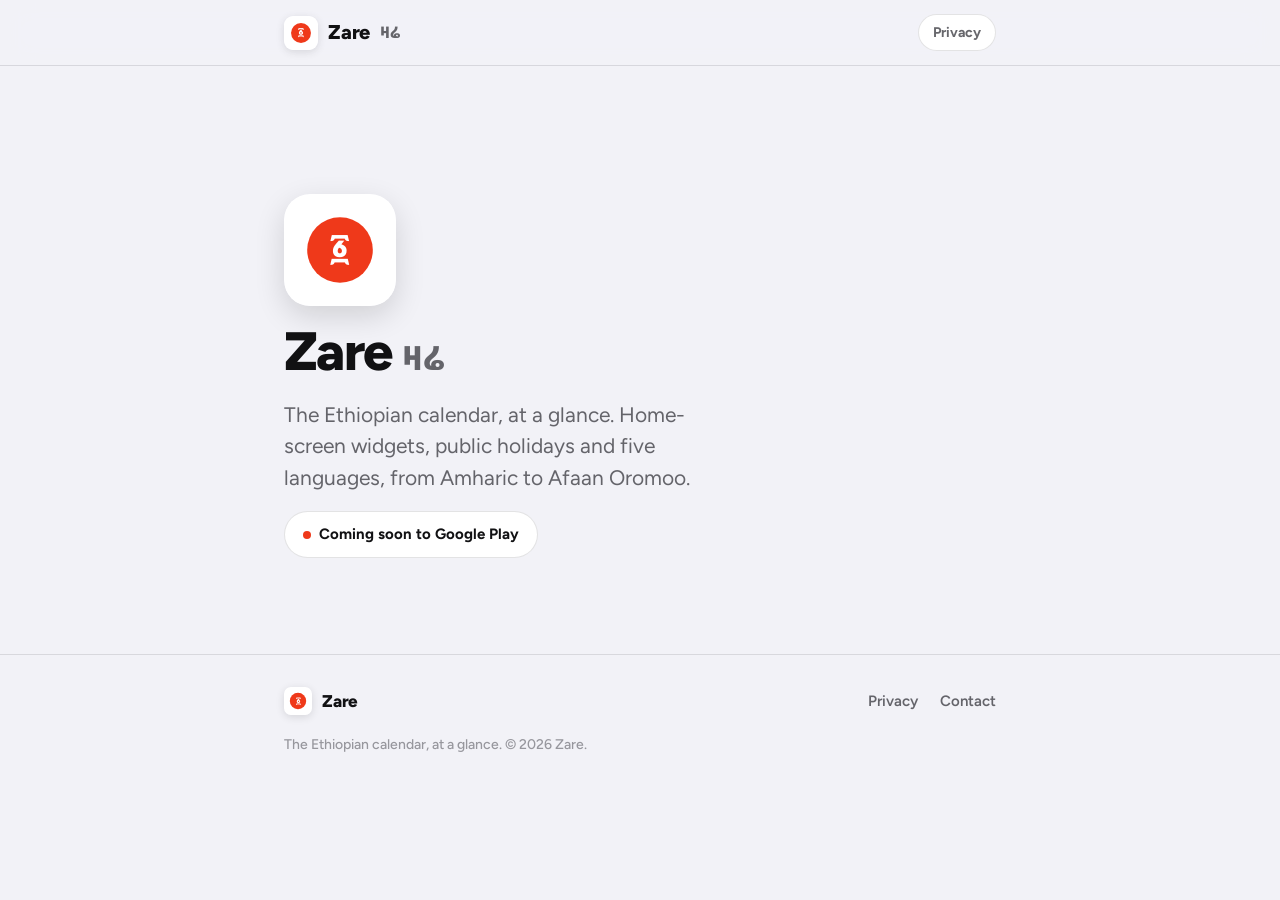
==== index.html @ cfe9551e "Add the home page and privacy policy Co-Authored-By: Claude Opus 5.5 <noreply@anthropic.com>" ====
<!doctype html>
<html lang="en">
<head>
<meta charset="utf-8">
<meta name="viewport" content="width=device-width, initial-scale=1">
<title>Zare · The Ethiopian calendar</title>
<meta name="description" content="Zare (ዛሬ) is an Ethiopian calendar with home-screen widgets for Android.">
<link rel="preconnect" href="https://fonts.googleapis.com">
<link rel="preconnect" href="https://fonts.gstatic.com" crossorigin>
<link href="https://fonts.googleapis.com/css2?family=Figtree:wght@400;500;600;700;800&family=Noto+Sans+Ethiopic:wght@600;800&display=swap" rel="stylesheet">
<link rel="stylesheet" href="site.css">
</head>
<body>

<header class="top">
  <div class="bar">
    <a class="brand" href="./" aria-label="Zare home">
      <svg viewBox="0 0 1024 1024" aria-hidden="true"><rect width="1024" height="1024" rx="230" fill="#fff"/><circle cx="512" cy="512" r="300" fill="#ef391a"/><text x="423" y="613.3" font-family="Noto Sans Ethiopic, sans-serif" font-weight="800" font-size="297.7" fill="#fff">፩</text></svg>
      Zare <span class="am">ዛሬ</span>
    </a>
    <a class="pill" href="privacy/">Privacy</a>
  </div>
</header>

<main>
  <div class="hero">
    <svg viewBox="0 0 1024 1024" aria-hidden="true" class="icon"><rect width="1024" height="1024" rx="230" fill="#fff"/><circle cx="512" cy="512" r="300" fill="#ef391a"/><text x="423" y="613.3" font-family="Noto Sans Ethiopic, sans-serif" font-weight="800" font-size="297.7" fill="#fff">፩</text></svg>
    <h1>Zare<span class="am">ዛሬ</span></h1>
    <p class="lead">The Ethiopian calendar, at a glance. Home-screen widgets, public holidays and five languages, from Amharic to Afaan Oromoo.</p>
    <span class="soon"><i></i>Coming soon to Google Play</span>
  </div>
</main>

<footer>
  <div class="foot">
    <a class="brand" href="./" aria-label="Zare home">
      <svg viewBox="0 0 1024 1024" aria-hidden="true"><rect width="1024" height="1024" rx="230" fill="#fff"/><circle cx="512" cy="512" r="300" fill="#ef391a"/><text x="423" y="613.3" font-family="Noto Sans Ethiopic, sans-serif" font-weight="800" font-size="297.7" fill="#fff">፩</text></svg>
      Zare
    </a>
    <nav aria-label="Footer">
      <a href="privacy/">Privacy</a>
      <a href="mailto:geneneyabetse@gmail.com">Contact</a>
    </nav>
    <small>The Ethiopian calendar, at a glance. © 2026 Zare.</small>
  </div>
</footer>

</body>
</html>
---- site.css ----
:root {
  --bg: #F2F2F7;
  --card: #FFFFFF;
  --ink: #111113;
  --ink2: rgba(60, 60, 67, .78);
  --ink3: rgba(60, 60, 67, .5);
  --line: rgba(60, 60, 67, .14);
  --accent: #ef391a;
  --tint: rgba(239, 57, 26, .08);
}
@media (prefers-color-scheme: dark) {
  :root {
    --bg: #000000;
    --card: #1C1C1E;
    --ink: #FFFFFF;
    --ink2: rgba(235, 235, 245, .68);
    --ink3: rgba(235, 235, 245, .42);
    --line: rgba(84, 84, 88, .6);
    --tint: rgba(239, 57, 26, .16);
  }
}
* { box-sizing: border-box; }
html { -webkit-text-size-adjust: 100%; }
body {
  margin: 0;
  background: var(--bg);
  color: var(--ink);
  font-family: 'Figtree', system-ui, sans-serif;
  font-size: 17px;
  line-height: 1.65;
  -webkit-font-smoothing: antialiased;
}
a { color: var(--accent); text-decoration: none; font-weight: 600; }
a:hover { text-decoration: underline; text-underline-offset: 3px; }

/* Header */
.top {
  position: sticky; top: 0; z-index: 10;
  background: color-mix(in srgb, var(--bg) 82%, transparent);
  backdrop-filter: saturate(180%) blur(16px);
  -webkit-backdrop-filter: saturate(180%) blur(16px);
  border-bottom: 1px solid var(--line);
}
.bar { max-width: 760px; margin: 0 auto; padding: 14px 24px; display: flex; align-items: center; justify-content: space-between; }
.brand { display: flex; align-items: center; gap: 10px; color: var(--ink); font-weight: 800; font-size: 20px; letter-spacing: -.01em; }
.brand:hover { text-decoration: none; }
.brand svg { width: 34px; height: 34px; border-radius: 9px; box-shadow: 0 2px 8px rgba(0,0,0,.12); }
.brand .am { font-family: 'Noto Sans Ethiopic', sans-serif; font-weight: 800; font-size: 16px; color: var(--ink2); }
.pill { font-size: 14px; font-weight: 700; color: var(--ink2); background: var(--card); border: 1px solid var(--line); padding: 6px 14px; border-radius: 999px; }

/* Content */
main { max-width: 760px; margin: 0 auto; padding: 56px 24px 24px; }
.eyebrow { font-size: 14px; font-weight: 700; letter-spacing: .06em; text-transform: uppercase; color: var(--accent); margin: 0 0 10px; }
h1 { font-size: clamp(38px, 7vw, 54px); line-height: 1.05; letter-spacing: -.03em; font-weight: 800; margin: 0; }
.date { color: var(--ink3); font-weight: 600; font-size: 15px; margin: 14px 0 0; }

.summary { margin: 36px 0 8px; background: var(--card); border-radius: 22px; padding: 26px 28px; border: 1px solid var(--line); }
.summary h2 { margin: 0 0 14px; font-size: 18px; }
.summary ul { list-style: none; margin: 0; padding: 0; display: grid; gap: 10px; }
.summary li { display: flex; gap: 12px; align-items: flex-start; font-weight: 500; }
.summary li .tick { flex: none; width: 20px; height: 20px; margin-top: 4px; border-radius: 50%; background: var(--accent); display: grid; place-items: center; }
.summary li .tick svg { width: 12px; height: 12px; }

section { padding: 30px 0 4px; border-bottom: 1px solid var(--line); }
section:last-of-type { border-bottom: 0; }
h2 { font-size: 22px; line-height: 1.3; letter-spacing: -.01em; font-weight: 800; margin: 0 0 10px; }
p { margin: 0 0 14px; color: var(--ink2); }
ul.plain { margin: 0 0 16px; padding-left: 20px; color: var(--ink2); }
ul.plain li { margin: 4px 0; }
strong { color: var(--ink); font-weight: 700; }
code { font-family: ui-monospace, SFMono-Regular, Menlo, monospace; font-size: 14px; background: var(--tint); color: var(--ink); padding: 2px 6px; border-radius: 6px; }

/* Footer */
footer { border-top: 1px solid var(--line); margin-top: 40px; }
.foot { max-width: 760px; margin: 0 auto; padding: 32px 24px 48px; display: flex; flex-wrap: wrap; gap: 18px 32px; align-items: center; justify-content: space-between; }
.foot .brand { font-size: 17px; }
.foot .brand svg { width: 28px; height: 28px; border-radius: 7px; }
.foot nav { display: flex; gap: 22px; font-size: 15px; }
.foot nav a { color: var(--ink2); font-weight: 600; }
.foot small { width: 100%; color: var(--ink3); font-size: 14px; font-weight: 500; }

/* Home */
.hero { padding: 72px 0 32px; display: flex; flex-direction: column; align-items: flex-start; gap: 18px; }
.hero svg.icon { width: 112px; height: 112px; border-radius: 26px; box-shadow: 0 10px 30px rgba(0,0,0,.14); }
.hero h1 .am { font-family: 'Noto Sans Ethiopic', sans-serif; color: var(--ink2); font-size: .62em; margin-left: 10px; letter-spacing: 0; }
.lead { font-size: 21px; line-height: 1.5; color: var(--ink2); margin: 0; max-width: 34ch; }
.soon { display: inline-flex; align-items: center; gap: 8px; font-weight: 700; font-size: 15px; color: var(--ink); background: var(--card); border: 1px solid var(--line); padding: 10px 18px; border-radius: 999px; }
.soon i { width: 8px; height: 8px; border-radius: 50%; background: var(--accent); }
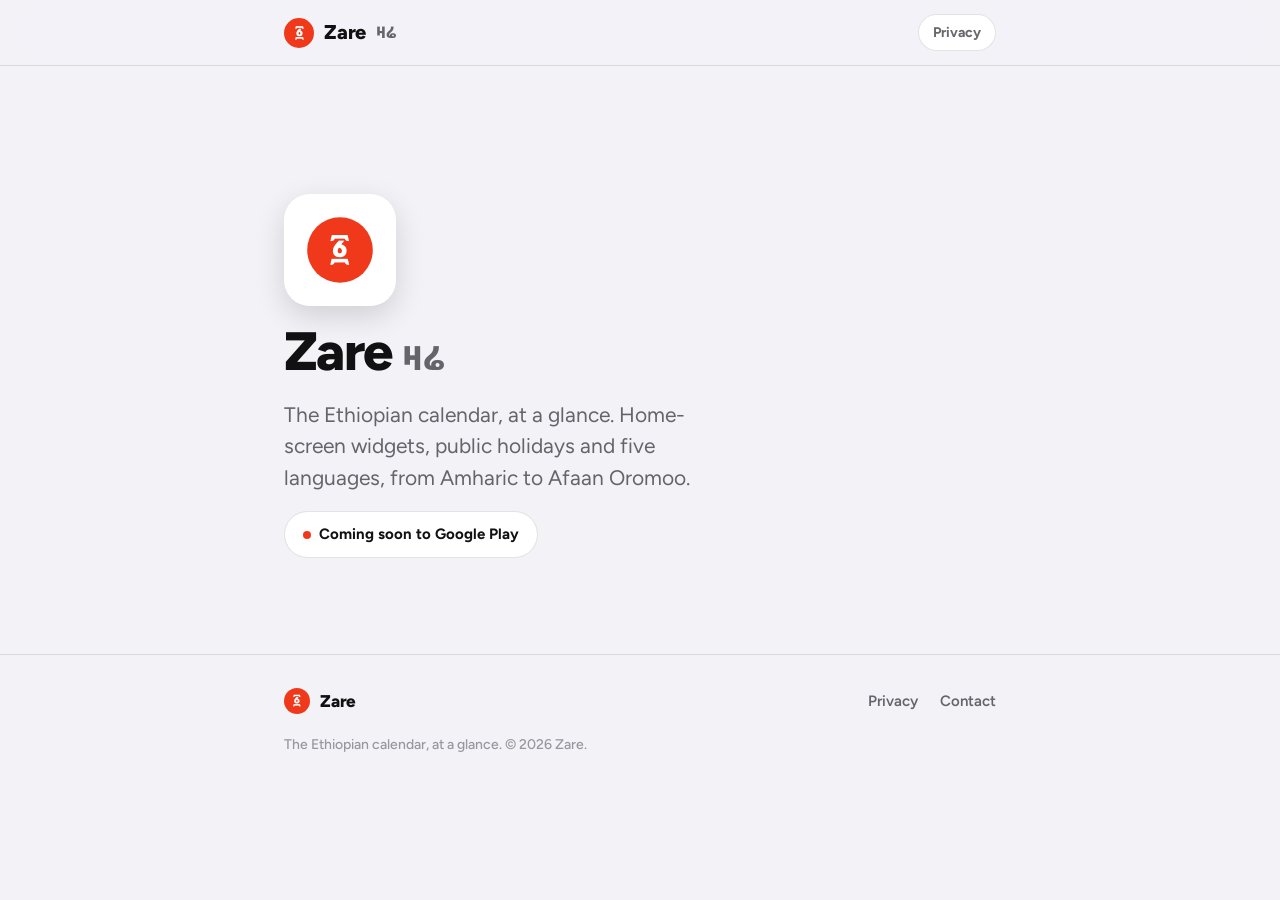
==== commit 6097b329: "Use the tomato ፩ circle as the site logo Co-Authored-By: Claude Opus 5.5 <noreply@anthropic.com>" ====
--- a/index.html
+++ b/index.html
@@ -15,7 +15,7 @@
 <header class="top">
   <div class="bar">
     <a class="brand" href="./" aria-label="Zare home">
-      <svg viewBox="0 0 1024 1024" aria-hidden="true"><rect width="1024" height="1024" rx="230" fill="#fff"/><circle cx="512" cy="512" r="300" fill="#ef391a"/><text x="423" y="613.3" font-family="Noto Sans Ethiopic, sans-serif" font-weight="800" font-size="297.7" fill="#fff">፩</text></svg>
+      <svg viewBox="212 212 600 600" aria-hidden="true"><circle cx="512" cy="512" r="300" fill="#ef391a"/><text x="423" y="613.3" font-family="Noto Sans Ethiopic, sans-serif" font-weight="800" font-size="297.7" fill="#fff">፩</text></svg>
       Zare <span class="am">ዛሬ</span>
     </a>
     <a class="pill" href="privacy/">Privacy</a>
@@ -34,7 +34,7 @@
 <footer>
   <div class="foot">
     <a class="brand" href="./" aria-label="Zare home">
-      <svg viewBox="0 0 1024 1024" aria-hidden="true"><rect width="1024" height="1024" rx="230" fill="#fff"/><circle cx="512" cy="512" r="300" fill="#ef391a"/><text x="423" y="613.3" font-family="Noto Sans Ethiopic, sans-serif" font-weight="800" font-size="297.7" fill="#fff">፩</text></svg>
+      <svg viewBox="212 212 600 600" aria-hidden="true"><circle cx="512" cy="512" r="300" fill="#ef391a"/><text x="423" y="613.3" font-family="Noto Sans Ethiopic, sans-serif" font-weight="800" font-size="297.7" fill="#fff">፩</text></svg>
       Zare
     </a>
     <nav aria-label="Footer">
--- a/site.css
+++ b/site.css
@@ -44,7 +44,7 @@
 .bar { max-width: 760px; margin: 0 auto; padding: 14px 24px; display: flex; align-items: center; justify-content: space-between; }
 .brand { display: flex; align-items: center; gap: 10px; color: var(--ink); font-weight: 800; font-size: 20px; letter-spacing: -.01em; }
 .brand:hover { text-decoration: none; }
-.brand svg { width: 34px; height: 34px; border-radius: 9px; box-shadow: 0 2px 8px rgba(0,0,0,.12); }
+.brand svg { width: 30px; height: 30px; }
 .brand .am { font-family: 'Noto Sans Ethiopic', sans-serif; font-weight: 800; font-size: 16px; color: var(--ink2); }
 .pill { font-size: 14px; font-weight: 700; color: var(--ink2); background: var(--card); border: 1px solid var(--line); padding: 6px 14px; border-radius: 999px; }
 
@@ -74,7 +74,7 @@
 footer { border-top: 1px solid var(--line); margin-top: 40px; }
 .foot { max-width: 760px; margin: 0 auto; padding: 32px 24px 48px; display: flex; flex-wrap: wrap; gap: 18px 32px; align-items: center; justify-content: space-between; }
 .foot .brand { font-size: 17px; }
-.foot .brand svg { width: 28px; height: 28px; border-radius: 7px; }
+.foot .brand svg { width: 26px; height: 26px; }
 .foot nav { display: flex; gap: 22px; font-size: 15px; }
 .foot nav a { color: var(--ink2); font-weight: 600; }
 .foot small { width: 100%; color: var(--ink3); font-size: 14px; font-weight: 500; }
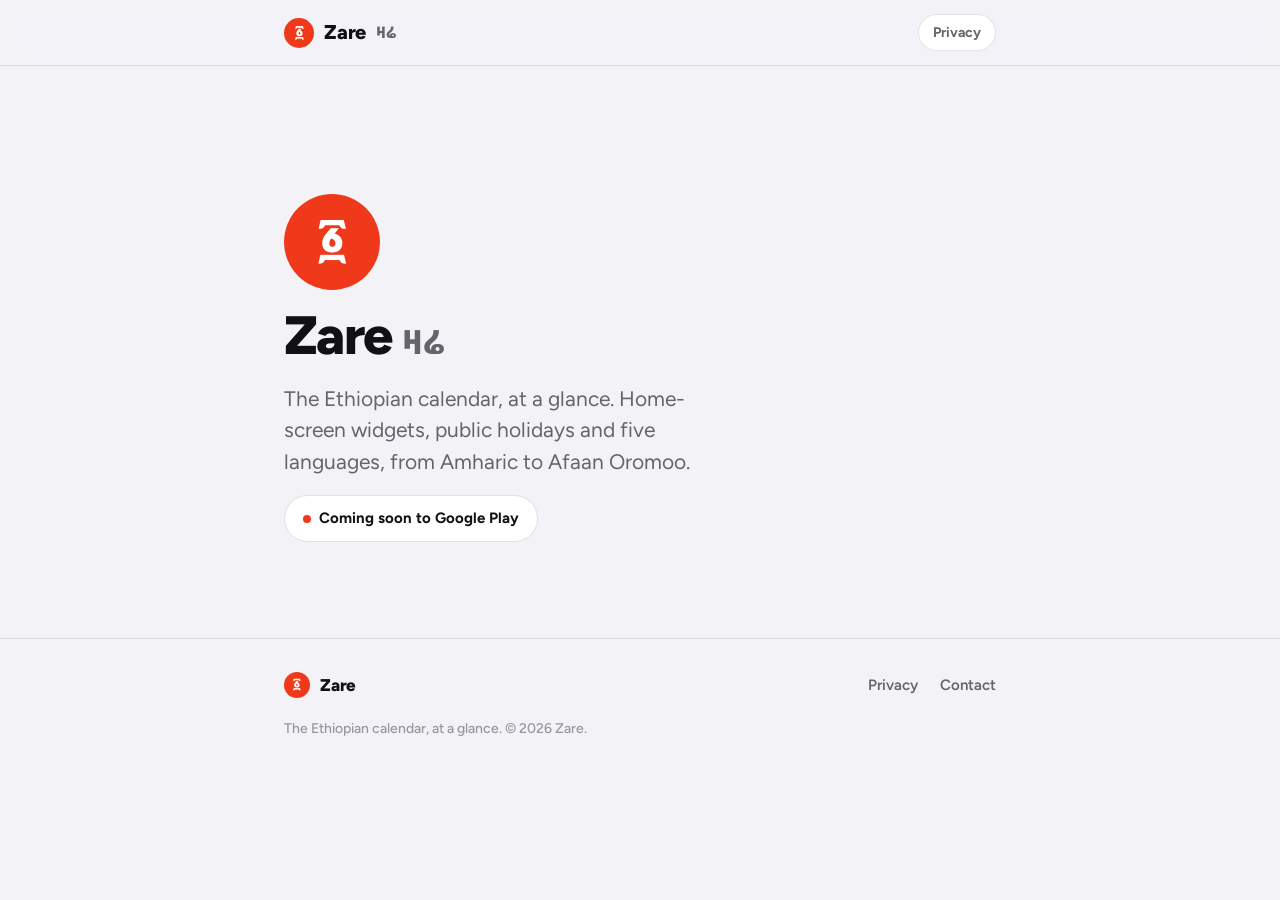
==== commit 232ec74f: "Use the plain ፩ circle on the home page, without tile or shadow Co-Authored-By: Claude Opus 5.5 <nor" ====
--- a/index.html
+++ b/index.html
@@ -24,7 +24,7 @@
 
 <main>
   <div class="hero">
-    <svg viewBox="0 0 1024 1024" aria-hidden="true" class="icon"><rect width="1024" height="1024" rx="230" fill="#fff"/><circle cx="512" cy="512" r="300" fill="#ef391a"/><text x="423" y="613.3" font-family="Noto Sans Ethiopic, sans-serif" font-weight="800" font-size="297.7" fill="#fff">፩</text></svg>
+    <svg viewBox="212 212 600 600" aria-hidden="true" class="icon"><circle cx="512" cy="512" r="300" fill="#ef391a"/><text x="423" y="613.3" font-family="Noto Sans Ethiopic, sans-serif" font-weight="800" font-size="297.7" fill="#fff">፩</text></svg>
     <h1>Zare<span class="am">ዛሬ</span></h1>
     <p class="lead">The Ethiopian calendar, at a glance. Home-screen widgets, public holidays and five languages, from Amharic to Afaan Oromoo.</p>
     <span class="soon"><i></i>Coming soon to Google Play</span>
--- a/site.css
+++ b/site.css
@@ -81,7 +81,7 @@
 
 /* Home */
 .hero { padding: 72px 0 32px; display: flex; flex-direction: column; align-items: flex-start; gap: 18px; }
-.hero svg.icon { width: 112px; height: 112px; border-radius: 26px; box-shadow: 0 10px 30px rgba(0,0,0,.14); }
+.hero svg.icon { width: 96px; height: 96px; }
 .hero h1 .am { font-family: 'Noto Sans Ethiopic', sans-serif; color: var(--ink2); font-size: .62em; margin-left: 10px; letter-spacing: 0; }
 .lead { font-size: 21px; line-height: 1.5; color: var(--ink2); margin: 0; max-width: 34ch; }
 .soon { display: inline-flex; align-items: center; gap: 8px; font-weight: 700; font-size: 15px; color: var(--ink); background: var(--card); border: 1px solid var(--line); padding: 10px 18px; border-radius: 999px; }
